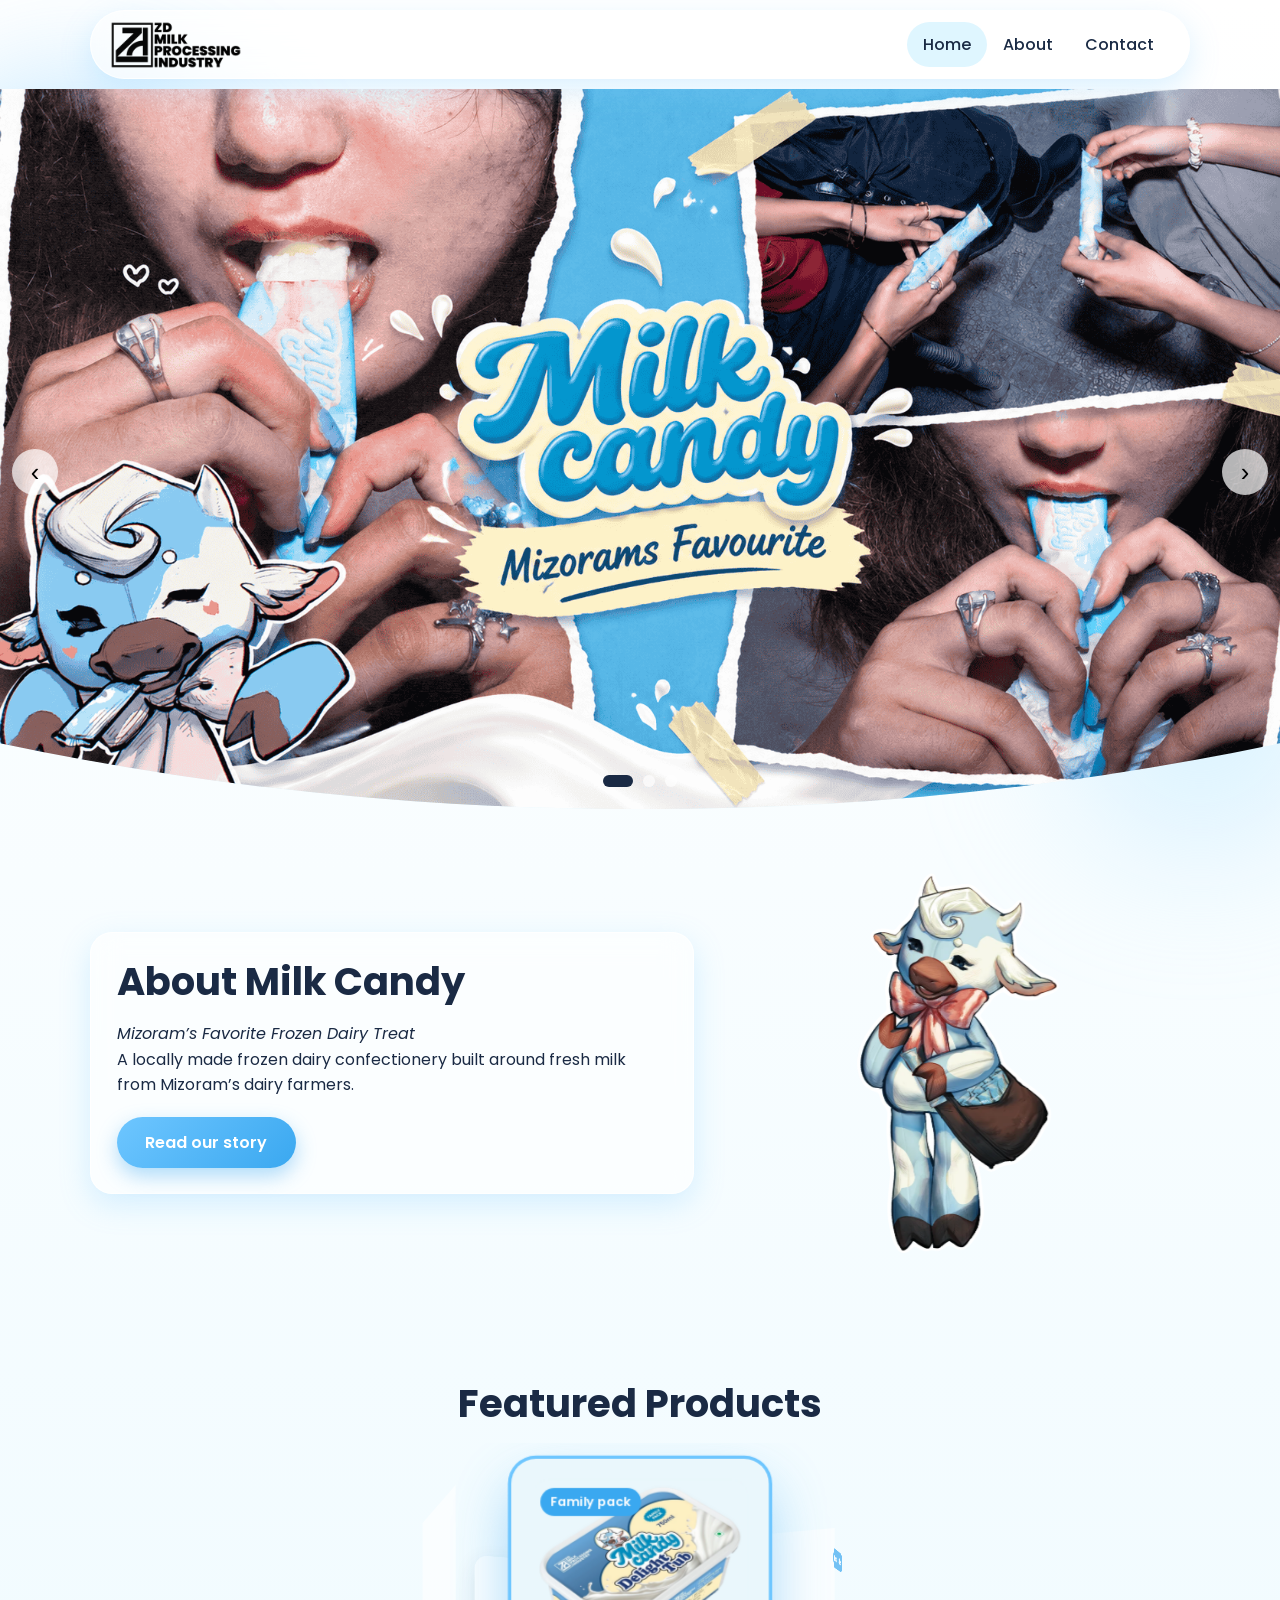
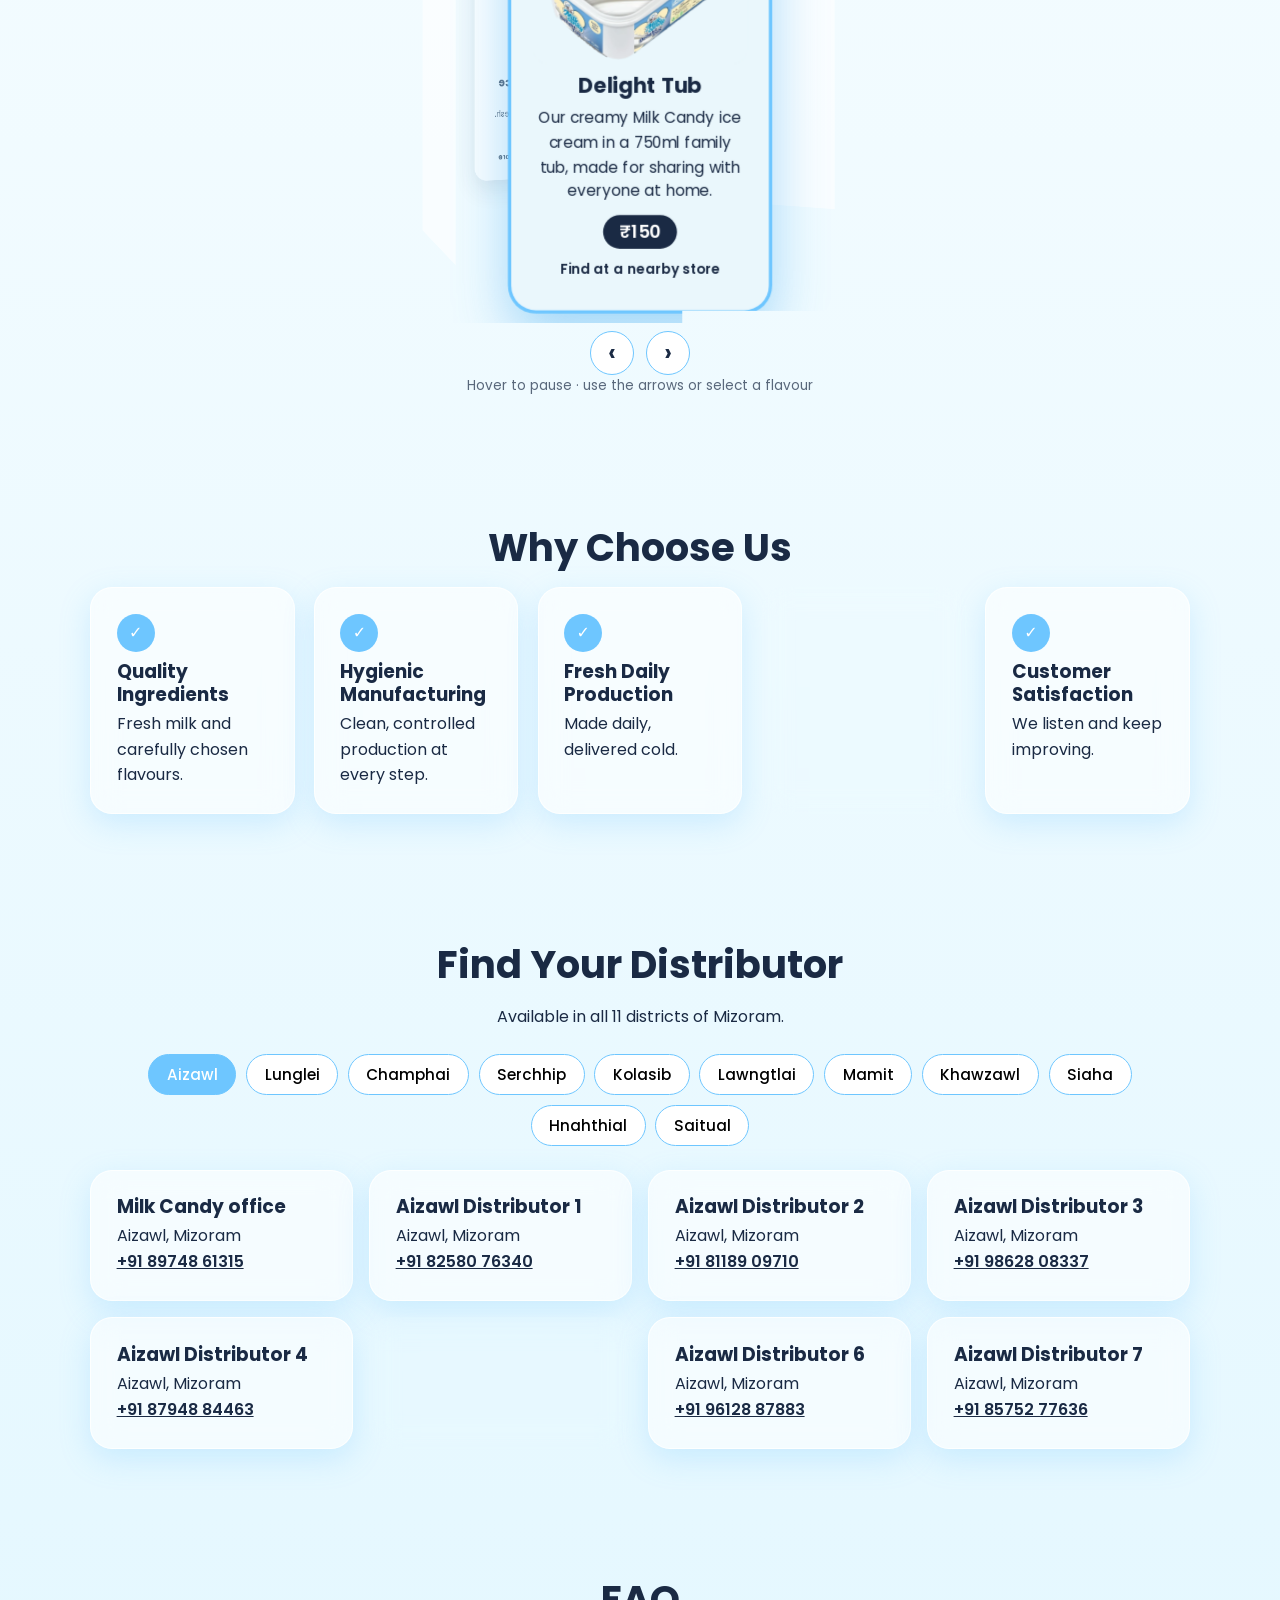
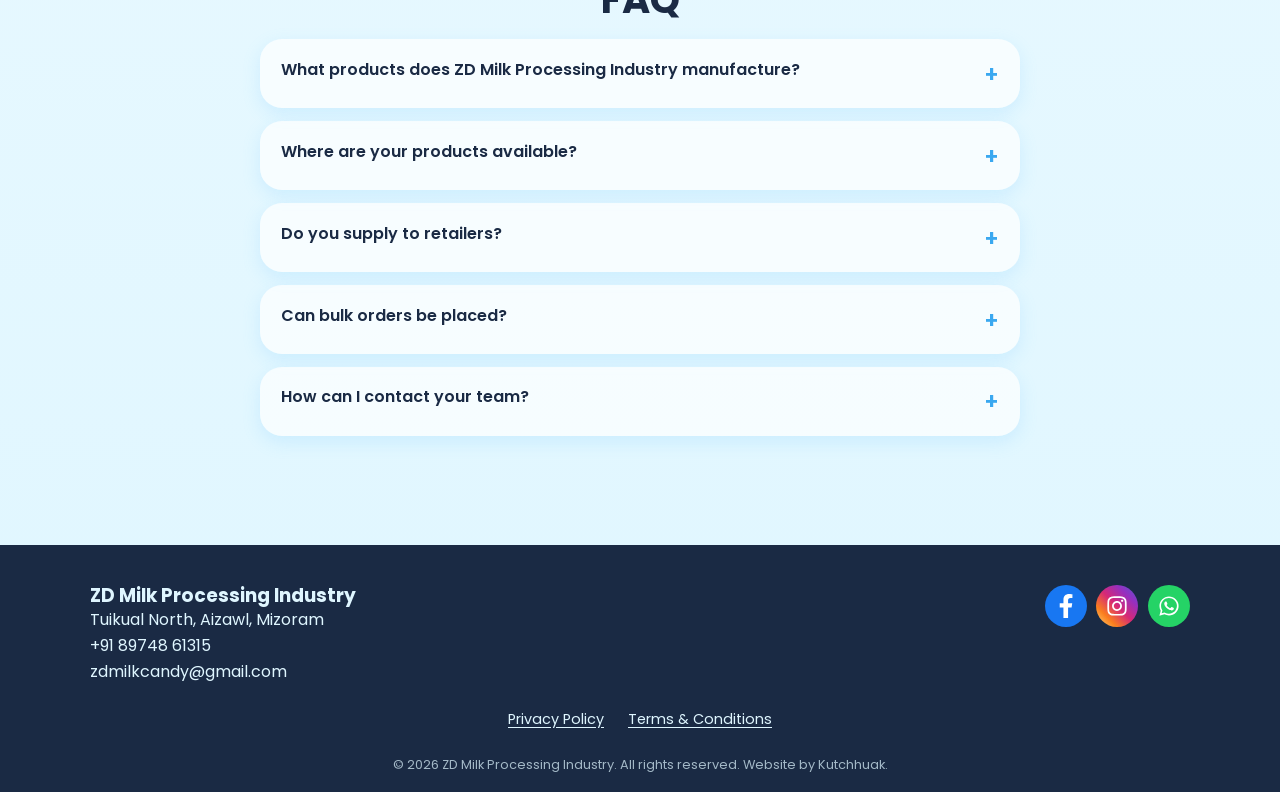
==== index.html @ 805394a9 "Add files via upload" ====
<!DOCTYPE html>
<html lang="en">
  <head>
    <meta charset="utf-8">
    <meta name="viewport" content="width=device-width, initial-scale=1">
    <title>Milk Candy Ice Cream in Mizoram | ZD Milk Processing Industry</title>
    <meta
      name="description"
      content="Discover Milk Candy ice cream, family tubs and classic flavours made by ZD Milk Processing Industry in Aizawl, Mizoram."
    >
    <meta name="robots" content="index, follow, max-image-preview:large">
    <link rel="canonical" href="https://zdmilk.in/">
    <meta property="og:type" content="website">
    <meta property="og:site_name" content="ZD Milk Processing Industry">
    <meta property="og:locale" content="en_IN">
    <meta property="og:title" content="Milk Candy Ice Cream in Mizoram | ZD Milk Processing Industry">
    <meta
      property="og:description"
      content="Discover Milk Candy ice cream, family tubs and classic flavours made by ZD Milk Processing Industry in Aizawl, Mizoram."
    >
    <meta property="og:url" content="https://zdmilk.in/">
    <meta property="og:image" content="https://zdmilk.in/image/og-image.jpg">
    <meta property="og:image:width" content="1200">
    <meta property="og:image:height" content="630">
    <meta property="og:image:alt" content="Milk Candy ice cream and family tub, made in Aizawl, Mizoram">
    <meta name="twitter:card" content="summary_large_image">
    <meta name="twitter:title" content="Milk Candy Ice Cream in Mizoram | ZD Milk Processing Industry">
    <meta
      name="twitter:description"
      content="Discover Milk Candy ice cream, family tubs and classic flavours made by ZD Milk Processing Industry in Aizawl, Mizoram."
    >
    <meta name="twitter:image" content="https://zdmilk.in/image/og-image.jpg">
    <link rel="icon" type="image/png" href="image/favicon.png">
    <link rel="apple-touch-icon" href="image/apple-touch-icon.png">
    <meta name="theme-color" content="#8CC8EC">
    <link rel="preconnect" href="https://fonts.googleapis.com">
    <link rel="preconnect" href="https://fonts.gstatic.com" crossorigin>
    <link
      href="https://fonts.googleapis.com/css2?family=Inter:wght@400;500;600&family=Plus+Jakarta+Sans:wght@400;500;600;700;800&family=Poppins:wght@400;500;600;700&display=swap"
      rel="stylesheet"
    >
    <link rel="stylesheet" href="style.css">
    <script type="application/ld+json">
      {
        "@context": "https://schema.org",
        "@graph": [
          {
            "@type": "LocalBusiness",
            "@id": "https://zdmilk.in/#business",
            "name": "ZD Milk Processing Industry",
            "description": "Ice cream manufacturer in Aizawl, Mizoram, and makers of Milk Candy ice cream.",
            "url": "https://zdmilk.in/",
            "logo": "https://zdmilk.in/image/logo.png",
            "image": "https://zdmilk.in/image/og-image.jpg",
            "telephone": "+918974861315",
            "email": "zdmilkcandy@gmail.com",
            "priceRange": "INR 10-150",
            "address": {
              "@type": "PostalAddress",
              "streetAddress": "Tuikual North",
              "addressLocality": "Aizawl",
              "addressRegion": "Mizoram",
              "addressCountry": "IN"
            },
            "areaServed": {
              "@type": "AdministrativeArea",
              "name": "Mizoram"
            },
            "openingHoursSpecification": [
              {
                "@type": "OpeningHoursSpecification",
                "dayOfWeek": [
                  "Monday",
                  "Tuesday",
                  "Wednesday",
                  "Thursday",
                  "Friday"
                ],
                "opens": "09:00",
                "closes": "18:00"
              }
            ]
          },
          {
            "@type": "ItemList",
            "name": "Milk Candy ice cream range",
            "itemListElement": [
              {
                "@type": "ListItem",
                "position": 1,
                "item": {
                  "@type": "Product",
                  "name": "Delight Tub",
                  "image": "https://zdmilk.in/image/tub.webp",
                  "description": "Milk Candy ice cream in a 750ml family tub.",
                  "brand": {
                    "@type": "Brand",
                    "name": "Milk Candy"
                  },
                  "offers": {
                    "@type": "Offer",
                    "price": "150",
                    "priceCurrency": "INR",
                    "url": "https://zdmilk.in/#products"
                  }
                }
              },
              {
                "@type": "ListItem",
                "position": 2,
                "item": {
                  "@type": "Product",
                  "name": "Milk Candy",
                  "image": "https://zdmilk.in/image/milk-candy.png",
                  "description": "Signature ice cream featuring milk candy pieces in a creamy vanilla base.",
                  "brand": {
                    "@type": "Brand",
                    "name": "Milk Candy"
                  },
                  "offers": {
                    "@type": "Offer",
                    "price": "20",
                    "priceCurrency": "INR",
                    "url": "https://zdmilk.in/#products"
                  }
                }
              },
              {
                "@type": "ListItem",
                "position": 3,
                "item": {
                  "@type": "Product",
                  "name": "Vanilla Ice Cream",
                  "image": "https://zdmilk.in/image/vanilla.jpg",
                  "description": "Smooth and creamy vanilla ice cream.",
                  "brand": {
                    "@type": "Brand",
                    "name": "Milk Candy"
                  },
                  "offers": {
                    "@type": "Offer",
                    "price": "10",
                    "priceCurrency": "INR",
                    "url": "https://zdmilk.in/#products"
                  }
                }
              },
              {
                "@type": "ListItem",
                "position": 4,
                "item": {
                  "@type": "Product",
                  "name": "Strawberry Ice Cream",
                  "image": "https://zdmilk.in/image/strawberry.jpg",
                  "description": "Sweet, fruity and fresh strawberry ice cream.",
                  "brand": {
                    "@type": "Brand",
                    "name": "Milk Candy"
                  },
                  "offers": {
                    "@type": "Offer",
                    "price": "10",
                    "priceCurrency": "INR",
                    "url": "https://zdmilk.in/#products"
                  }
                }
              },
              {
                "@type": "ListItem",
                "position": 5,
                "item": {
                  "@type": "Product",
                  "name": "Chocolate Ice Cream",
                  "image": "https://zdmilk.in/image/chocolate.jpg",
                  "description": "Rich cocoa in every bite.",
                  "brand": {
                    "@type": "Brand",
                    "name": "Milk Candy"
                  },
                  "offers": {
                    "@type": "Offer",
                    "price": "10",
                    "priceCurrency": "INR",
                    "url": "https://zdmilk.in/#products"
                  }
                }
              }
            ]
          }
        ]
      }
    </script>
  </head>
  <body data-page="home">
    <div class="blob b1"></div>
    <div class="blob b2"></div>

    <div id="loader">
      <img class="loading-mascot" src="image/mascot-full.webp" alt="ZD Milk mascot loading">
    </div>
    <div id="prog"></div>

    <header class="nav glass">
      <a class="logo" href="index.html">
        <img src="image/logo.png" alt="ZD Milk Processing Industry">
      </a>
      <button id="burger" aria-label="Menu">☰</button>
      <nav id="menu">
        <a href="index.html" data-p="home">Home</a>
        <a href="about.html" data-p="about">About</a>
        <a href="contact.html" data-p="contact">Contact</a>
      </nav>
    </header>

    <main>
      <section class="hero" id="hero" aria-label="Milk Candy banners">

         <div class="slide">
          <img
            data-src="image/mk.png"
            alt="Milk Candy, Mizoram's favourite"
          >
        </div>
        <div
          class="slide on"
        >
          <img
            data-src="image/vurbawm.png"
            alt="Milk Candy ice cream collection"
          >
        </div>
        <div class="slide slide-tub">
          <img
            data-src="image/dtub.png"
            alt="Milk Candy family tub"
          >
          <div class="slide-caption">
            <p class="slide-eyebrow">A Taste of Happiness</p>
            <h1>
              A Little<br>
              <span>More Delight</span><br>
              in Every Scoop.
            </h1>
            <h3>Freshness. Creaminess. Happiness.</h3>
            <p>
              Enjoy the irresistible taste of Milk Candy Delight Tub, crafted
              to bring a little extra sweetness to every moment shared with
              family and friends.
            </p>
            <div class="slide-actions">
              <a class="slide-primary" href="#products">Explore Our Products</a>
              <a class="slide-secondary" href="about.html">Learn More</a>
            </div>
          </div>
        </div>
       
        <button class="ar l" id="pv">‹</button>
        <button class="ar r" id="nx">›</button>
        <div class="dots" id="dots"></div>
      </section>

      <section class="sec wrap intro">
        <div class="card glass rv">
          <h2>About Milk Candy</h2>
          <p>
          <i>Mizoram’s Favorite Frozen Dairy Treat</i></br>
A locally made frozen dairy confectionery built around fresh
milk from Mizoram’s dairy farmers.
          </p>
          <a class="btn" href="about.html">Read our story</a>
        </div>
        <figure class="illus mascot rv" tabindex="0">
          <img src="image/mascot-full.webp" alt="Milk Candy mascot">
          <figcaption>Want some Milk Candy?</figcaption>
        </figure>
      </section>

      <section class="sec" id="products">
        <div class="wrap">
          <h2 class="ct rv">Featured Products</h2>
        </div>
        <div class="stage" id="stage"></div>
        <div class="carousel-controls" aria-label="Featured product controls">
          <button type="button" id="product-prev" aria-label="Rotate products left">‹</button>
          <button type="button" id="product-next" aria-label="Rotate products right">›</button>
        </div>
        <p class="ct hint">
          Hover to pause · use the arrows or select a flavour
        </p>
      </section>

      <section class="sec wrap">
        <h2 class="ct rv">Why Choose Us</h2>
        <div class="grid">
          <div class="card glass rv">
            <b>✓</b>
            <h3>Quality Ingredients</h3>
            <p>Fresh milk and carefully chosen flavours.</p>
          </div>
          <div class="card glass rv">
            <b>✓</b>
            <h3>Hygienic Manufacturing</h3>
            <p>Clean, controlled production at every step.</p>
          </div>
          <div class="card glass rv">
            <b>✓</b>
            <h3>Fresh Daily Production</h3>
            <p>Made daily, delivered cold.</p>
          </div>
          <div class="card glass rv">
            <b>✓</b>
            <h3>Trusted in Mizoram</h3>
            <p>Loved by families and shops across the state.</p>
          </div>
          <div class="card glass rv">
            <b>✓</b>
            <h3>Customer Satisfaction</h3>
            <p>We listen and keep improving.</p>
          </div>
        </div>
      </section>

      <section class="sec wrap" id="distributors">
        <h2 class="ct rv">Find Your Distributor</h2>
        <p class="ct">
          Available in all 11 districts of Mizoram.
        </p>
        <div class="chips" id="chips"></div>
        <div class="dlist" id="dlist"></div>
      </section>

      <section class="sec wrap narrow">
        <h2 class="ct rv">FAQ</h2>
        <div class="fq">
          <button>
            What products does ZD Milk Processing Industry manufacture?<i>+</i>
          </button>
          <div class="fa">
            <p>
              We manufacture ice cream in four signature flavours: Vanilla,
              Chocolate, Strawberry and our special Milk Candy flavour. 
            </p>
          </div>
        </div>
        <div class="fq">
          <button>Where are your products available?<i>+</i></button>
          <div class="fa">
            <p>
              Through our distributors across all 11 districts of Mizoram. See
              the distributor section above.
            </p>
          </div>
        </div>
        <div class="fq">
          <button>Do you supply to retailers?<i>+</i></button>
          <div class="fa">
            <p>
              Yes. Retail shops, cafes and restaurants can stock our ice cream
              through a nearby distributor or directly from us.
            </p>
          </div>
        </div>
        <div class="fq">
          <button>Can bulk orders be placed?<i>+</i></button>
          <div class="fa">
            <p>
              Yes. Contact us with your quantity and delivery location and we
              will confirm availability and pricing.
            </p>
          </div>
        </div>
        <div class="fq">
          <button>How can I contact your team?<i>+</i></button>
          <div class="fa">
            <p>
              Call +91 89748 61315, email  zdmilkcandy@gmail.com or use the form on
              our Contact page.
            </p>
          </div>
        </div>
      </section>
    </main>

    <footer>
      <div class="wrap fgrid">
        <div>
          <h3>ZD Milk Processing Industry</h3>
          <p>Tuikual North, Aizawl, Mizoram</p>
          <p>+91 89748 61315</p>
          <p>zdmilkcandy@gmail.com</p>
        </div>
        <div class="soc">
          <a href="https://www.facebook.com/profile.php?id=61593426112956" aria-label="Facebook">
            <svg viewBox="0 0 320 512" aria-hidden="true" focusable="false"><path d="M279.14 288l14.22-92.66h-88.91v-60.13c0-25.35 12.42-50.06 52.24-50.06H297V6.26S260.43 0 225.36 0C152.77 0 105.47 44 105.47 123.92v71.42H25.62V288h79.85v224h98.98V288z"/></svg>
          </a>
          <a href="https://www.instagram.com/milkcandy.mizoram?utm_source=ig_web_button_share_sheet&amp;psln=ZDNlZDc0MzIxNw==" aria-label="Instagram">
            <svg viewBox="0 0 448 512" aria-hidden="true" focusable="false"><path d="M224.1 141c-63.6 0-114.9 51.3-114.9 114.9s51.3 114.9 114.9 114.9S339 319.5 339 255.9 287.7 141 224.1 141zm0 189.6c-41.2 0-74.7-33.5-74.7-74.7s33.5-74.7 74.7-74.7 74.7 33.5 74.7 74.7-33.5 74.7-74.7 74.7zm146.4-194.3c0 14.9-12 26.9-26.9 26.9s-26.9-12-26.9-26.9 12-26.9 26.9-26.9 26.9 12 26.9 26.9zm76.1 27.2c-1.7-35.9-9.9-67.7-36.2-93.9s-58-34.4-93.9-36.2c-37-2.1-147.9-2.1-184.9 0-35.9 1.7-67.7 9.9-93.9 36.1S3.3 127.5 1.6 163.4c-2.1 37-2.1 147.9 0 184.9 1.7 35.9 9.9 67.7 36.2 93.9s58 34.4 93.9 36.2c37 2.1 147.9 2.1 184.9 0 35.9-1.7 67.7-9.9 93.9-36.2s34.4-58 36.2-93.9c2.1-37 2.1-147.8 0-184.8zM398.8 388c-7.8 19.6-22.9 34.7-42.6 42.6-29.5 11.7-99.5 9-132.1 9s-102.7 2.6-132.1-9c-19.6-7.8-34.7-22.9-42.6-42.6-11.7-29.5-9-99.5-9-132.1s-2.6-102.7 9-132.1c7.8-19.6 22.9-34.7 42.6-42.6 29.5-11.7 99.5-9 132.1-9s102.7-2.6 132.1 9c19.6 7.8 34.7 22.9 42.6 42.6 11.7 29.5 9 99.5 9 132.1s2.7 102.7-9 132.1z"/></svg>
          </a>
          <a href="https://wa.me/918974861315" aria-label="WhatsApp">
            <svg viewBox="0 0 448 512" aria-hidden="true" focusable="false"><path d="M380.9 97.1C339 55.1 283.2 32 223.9 32 101.5 32 1.9 131.5 1.9 253.9c0 39.1 10.2 77.3 29.6 111L0 480l117.7-30.9c32.4 17.7 68.9 27 106.1 27h.1c122.3 0 224.1-99.6 224.1-222 0-59.3-25-115-67.1-157zm-157 341.6c-33.3 0-65.9-8.9-94.4-25.7l-6.8-4-69.8 18.3 18.6-68-4.4-7c-18.5-29.4-28.2-63.4-28.2-98.4C39 151.1 121.1 69 222.1 69c49 0 95 19.1 129.6 53.7 34.6 34.6 56.9 80.6 56.8 129.6 0 101.1-84.5 186.4-185.6 186.4zm101.7-139.8c-5.5-2.8-32.6-16.1-37.6-17.9-5-1.9-8.7-2.8-12.4 2.8-3.7 5.5-14.2 17.9-17.4 21.6-3.2 3.7-6.4 4.2-11.9 1.4-32.4-16.2-53.6-28.9-75-65.5-5.7-9.8 5.7-9.1 16.2-30.3 1.8-3.7.9-6.9-.5-9.7-1.4-2.8-12.4-29.8-17-40.8-4.5-10.7-9.1-9.3-12.4-9.5-3.2-.2-6.9-.2-10.6-.2s-9.7 1.4-14.7 6.9c-5 5.5-19.3 18.9-19.3 46s19.8 53.4 22.5 57.1c2.8 3.7 38.9 59.4 94.2 83.3 35 15.1 48.7 16.4 66.2 13.8 10.6-1.6 32.6-13.3 37.2-26.2 4.6-12.9 4.6-23.9 3.2-26.2-1.4-2.3-5-3.7-10.6-6.5z"/></svg>
          </a>
        </div>
      </div>
      <nav class="legal-links" aria-label="Legal">
        <a href="privacy.html">Privacy Policy</a>
        <a href="terms.html">Terms &amp; Conditions</a>
      </nav>
      <p class="copy">© 2026 ZD Milk Processing Industry. All rights reserved. Website by Kutchhuak.</p>
    </footer>

    <button id="top" aria-label="Back to top">↑</button>
    <script src="main.js"></script>
  </body>
</html>
---- style.css ----
:root {
  --p: #6EC6FF;
  --s: #fff;
  --a: #DFF6FF;
  --t: #1A2A44;
  --r: 22px;
}

* {
  box-sizing: border-box;
  margin: 0;
}

html {
  scroll-behavior: smooth;
}

body {
  font-family: Poppins, system-ui, sans-serif;
  color: var(--t);
  background: linear-gradient(180deg, #fff, var(--a));
  line-height: 1.6;
  overflow-x: hidden;
}

h1,
h2,
h3 {
  line-height: 1.2;
}

h2 {
  font-size: clamp(1.6rem, 4vw, 2.4rem);
  margin-bottom: 1rem;
}

.wrap {
  width: min(1100px, 92%);
  margin: auto;
}

.narrow {
  width: min(760px, 92%);
}

.about-video {
  width: min(900px, 92%);
  display: grid;
  grid-template-columns: repeat(2, minmax(0, 1fr));
  gap: 1rem;
}

.about-video h2 {
  grid-column: 1 / -1;
}

.sec {
  padding: 4rem 0;
}

.ct {
  text-align: center;
}

.compliance-block {
  display: flex;
  align-items: center;
  gap: 1.25rem;
  margin: 0 auto 2rem;
  padding: 1rem 1.4rem;
  border: 1px solid rgba(255, 255, 255, .8);
  border-radius: var(--r);
  background: rgba(255, 255, 255, .55);
  box-shadow: 0 6px 18px rgba(110, 198, 255, .16);
}

.compliance-block img {
  display: block;
  flex: 0 0 auto;
  width: 117px;
  height: auto;
}

.compliance-copy h2 {
  margin-bottom: .35rem;
  font-size: 1.25rem;
}

.compliance-copy p {
  font-size: .95rem;
}

.video-frame {
  aspect-ratio: 16 / 9;
  overflow: hidden;
  border: 1px solid rgba(255, 255, 255, .8);
  border-radius: var(--r);
  box-shadow: 0 10px 30px rgba(110, 198, 255, .25);
}

.video-frame iframe {
  display: block;
  width: 100%;
  height: 100%;
  border: 0;
}

.video-fallback {
  position: relative;
  display: block;
  width: 100%;
  height: 100%;
  background: var(--t);
}

.video-fallback img {
  display: block;
  width: 100%;
  height: 100%;
  object-fit: cover;
}

.video-fallback span {
  position: absolute;
  left: 50%;
  bottom: 1rem;
  transform: translateX(-50%);
  padding: .5rem 1rem;
  border-radius: 99px;
  background: rgba(26, 42, 68, .85);
  color: #fff;
  font-size: .9rem;
  font-weight: 600;
  white-space: nowrap;
}

.glass {
  background: rgba(255, 255, 255, .55);
  backdrop-filter: blur(14px);
  -webkit-backdrop-filter: blur(14px);
  border: 1px solid rgba(255, 255, 255, .8);
  box-shadow: 0 10px 30px rgba(110, 198, 255, .25);
}

.card {
  border-radius: var(--r);
  padding: 1.6rem;
  transition: .35s;
}

.card:hover {
  transform: translateY(-6px);
}

.btn {
  display: inline-block;
  background: linear-gradient(135deg, var(--p), #3AA8F0);
  color: #fff;
  border: 0;
  border-radius: 99px;
  padding: .8rem 1.8rem;
  font: 600 1rem Poppins, sans-serif;
  text-decoration: none;
  cursor: pointer;
  transition: .3s;
  box-shadow: 0 8px 20px rgba(58, 168, 240, .4);
}

.btn:hover {
  transform: translateY(-3px);
}

.btn:focus-visible,
button:focus-visible,
a:focus-visible {
  outline: 3px solid var(--t);
  outline-offset: 3px;
}

.blob {
  position: fixed;
  z-index: -1;
  border-radius: 50%;
  filter: blur(70px);
  opacity: .5;
  animation: fl 12s ease-in-out infinite alternate;
}

.b1 {
  width: 320px;
  height: 320px;
  background: var(--p);
  top: 10%;
  left: -80px;
}

.b2 {
  width: 280px;
  height: 280px;
  background: #BFE9FF;
  bottom: 5%;
  right: -60px;
  animation-delay: -5s;
}

@keyframes fl {
  to {
    transform: translate(40px, 60px) scale(1.15);
  }
}

#loader {
  position: fixed;
  inset: 0;
  background: #fff;
  z-index: 99;
  display: grid;
  place-items: center;
  transition: opacity .3s;
}

#loader.off {
  opacity: 0;
  pointer-events: none;
}

.loading-mascot {
  display: block;
  width: 60px;
  height: 168px;
  object-fit: contain;
  animation: bob 1s infinite alternate;
}

@keyframes bob {
  to {
    transform: translateY(-12px);
  }
}

#prog {
  position: fixed;
  top: 0;
  left: 0;
  height: 4px;
  width: 0;
  background: linear-gradient(90deg, var(--p), #3AA8F0);
  z-index: 60;
}

.nav {
  position: relative;
  width: min(1100px, 94%);
  margin: 10px auto;
  border-radius: 99px;
  padding: .6rem 1.2rem;
  display: flex;
  justify-content: space-between;
  align-items: center;
  z-index: 50;
}

.logo {
  display: inline-flex;
  align-items: center;
  text-decoration: none;
}

.logo img {
  display: block;
  width: 132px;
  height: auto;
}

#menu {
  display: none;
  position: absolute;
  top: 110%;
  left: 0;
  right: 0;
  background: #fff;
  border-radius: var(--r);
  padding: 1rem;
  flex-direction: column;
  box-shadow: 0 10px 30px rgba(0, 0, 0, .1);
}

#menu.open {
  display: flex;
}

#menu a {
  color: var(--t);
  text-decoration: none;
  padding: .6rem 1rem;
  border-radius: 99px;
  font-weight: 500;
}

#menu a.act,
#menu a:hover {
  background: var(--a);
}

#burger {
  background: none;
  border: 0;
  font-size: 1.5rem;
  cursor: pointer;
}

@media (min-width: 760px) {
  #burger {
    display: none;
  }

  #menu {
    display: flex;
    position: static;
    flex-direction: row;
    background: none;
    box-shadow: none;
    padding: 0;
  }
}

.hero {
  position: relative;
  width: 100%;
  aspect-ratio: 16 / 9;
  background: #DFF6FF;
  overflow: hidden;
  clip-path: ellipse(150% 160% at 50% -60%);
}

@media (max-width: 759px) {
  .hero {
    display: none;
  }
}

.slide {
  position: absolute;
  inset: 0;
  opacity: 0;
  transform: translateX(40px);
  transition: opacity .9s, transform .9s;
}

.slide img {
  display: block;
  width: 100%;
  height: 100%;
  object-fit: contain;
  object-position: center;
}

.slide-caption {
  position: absolute;
  top: 50%;
  left: clamp(1.5rem, 5vw, 5rem);
  z-index: 1;
  width: min(40%, 540px);
  margin: 0;
  color: #12365A;
  transform: translateY(-50%);
}

.slide-eyebrow {
  display: inline-block;
  margin-bottom: .85rem;
  padding: .35rem .75rem;
  border: 1px solid rgba(22, 139, 203, .15);
  border-radius: 999px;
  background: #E5F5FC;
  color: #176F9E;
  font-family: Inter, sans-serif;
  font-size: .72rem;
  font-weight: 600;
  letter-spacing: .12em;
  line-height: 1.3;
  text-transform: uppercase;
}

.slide-caption h1 {
  margin-bottom: .85rem;
  font-family: "Plus Jakarta Sans", sans-serif;
  font-size: clamp(3.2rem, 5vw, 4.25rem);
  font-weight: 800;
  letter-spacing: -.055em;
  line-height: 1.06;
}

.slide-caption h1 span {
  position: relative;
  color: #168BCB;
}

.slide-caption h3 {
  margin-bottom: .45rem;
  color: #176F9E;
  font-family: "Plus Jakarta Sans", sans-serif;
  font-size: clamp(.95rem, 1.4vw, 1.15rem);
  font-weight: 600;
  line-height: 1.3;
}

.slide-caption > p:not(.slide-eyebrow) {
  max-width: 440px;
  color: #50677D;
  font-family: Inter, sans-serif;
  font-size: clamp(.9rem, 1.25vw, 1.1rem);
  font-weight: 400;
  line-height: 1.6;
}

.slide-actions {
  display: flex;
  flex-wrap: wrap;
  align-items: center;
  gap: 1.1rem;
  margin-top: 1.2rem;
  font-family: Inter, sans-serif;
  font-size: .9rem;
  font-weight: 600;
}

.slide-primary {
  display: inline-flex;
  min-height: 46px;
  align-items: center;
  justify-content: center;
  padding: .7rem 1.2rem;
  border-radius: 999px;
  background: #168BCB;
  box-shadow: 0 7px 16px rgba(22, 139, 203, .2);
  color: #fff;
  text-decoration: none;
  transition: background .2s, transform .2s, box-shadow .2s;
}

.slide-primary:hover {
  transform: translateY(-2px);
  background: #1179B2;
  box-shadow: 0 10px 20px rgba(22, 139, 203, .25);
}

.slide-secondary {
  padding: .45rem 0;
  color: #12365A;
  text-decoration: underline;
  text-decoration-color: #8BD5F3;
  text-decoration-thickness: 2px;
  text-underline-offset: 4px;
}

.slide-secondary:hover {
  color: #168BCB;
}

.slide-actions a:focus-visible {
  outline: 3px solid #12365A;
  outline-offset: 3px;
}

@media (min-width: 760px) and (max-width: 1000px) {
  .slide-caption {
    left: 1.5rem;
    width: 43%;
  }

  .slide-caption h1 {
    font-size: clamp(2.2rem, 4.2vw, 3.2rem);
  }

  .slide-caption > p:not(.slide-eyebrow) {
    font-size: .85rem;
  }

  .slide-actions {
    gap: .75rem;
    margin-top: .8rem;
    font-size: .82rem;
  }

  .slide-primary {
    min-height: 40px;
    padding: .55rem .9rem;
  }
}

@media (min-width: 760px) and (max-width: 900px) {
  .slide-caption {
    left: 1rem;
    width: 40%;
  }

  .slide-caption h1 {
    font-size: clamp(1.9rem, 3.8vw, 2.2rem);
  }
}

.slide.on {
  opacity: 1;
  transform: none;
  z-index: 1;
}

@keyframes flt {
  to {
    transform: translateY(-16px) rotate(3deg);
  }
}

.ar {
  position: absolute;
  top: 50%;
  z-index: 5;
  width: 46px;
  height: 46px;
  border-radius: 50%;
  border: 0;
  background: rgba(255, 255, 255, .7);
  font-size: 1.6rem;
  cursor: pointer;
}

.ar.l {
  left: 12px;
}

.ar.r {
  right: 12px;
}

.dots {
  position: absolute;
  bottom: 22px;
  left: 50%;
  transform: translateX(-50%);
  z-index: 5;
  display: flex;
  gap: 10px;
}

.dots button {
  width: 12px;
  height: 12px;
  border-radius: 50%;
  border: 0;
  background: rgba(255, 255, 255, .7);
  cursor: pointer;
  transition: .3s;
}

.dots button.on {
  background: var(--t);
  width: 30px;
  border-radius: 99px;
}

.intro {
  display: grid;
  gap: 2rem;
  align-items: center;
}

@media (min-width: 800px) {
  .intro {
    grid-template-columns: 1.3fr 1fr;
  }
}

.intro p {
  margin-bottom: 1.2rem;
}

.illus {
  display: grid;
  place-items: center;
}

.mascot {
  position: relative;
  cursor: pointer;
  outline: none;
}

.mascot img {
  display: block;
  width: min(300px, 68vw);
  max-height: 380px;
  object-fit: contain;
  animation: mascot-float 3s ease-in-out infinite;
  transform-origin: bottom center;
}

.mascot figcaption {
  position: absolute;
  top: 8%;
  right: clamp(-48px, -3vw, -12px);
  padding: .65rem 1rem;
  border-radius: 18px;
  background: #fff;
  color: var(--t);
  box-shadow: 0 8px 24px rgba(26, 42, 68, .18);
  font-weight: 600;
  white-space: nowrap;
  opacity: 0;
  transform: translateY(8px) scale(.95);
  transition: opacity .25s, transform .25s;
  pointer-events: none;
}

.mascot figcaption::before {
  content: "";
  position: absolute;
  top: 50%;
  left: -10px;
  transform: translateY(-50%);
  border-top: 9px solid transparent;
  border-bottom: 9px solid transparent;
  border-right: 11px solid #fff;
}

@media (max-width: 600px) {
  .mascot figcaption {
    top: 5%;
    right: -20px;
    padding: .4rem .65rem;
    font-size: .75rem;
  }

  .mascot figcaption::before {
    left: -7px;
    border-top-width: 6px;
    border-bottom-width: 6px;
    border-right-width: 8px;
  }
}

.mascot:hover figcaption,
.mascot:focus-visible figcaption {
  opacity: 1;
  transform: translateY(0) scale(1);
}

.mascot:hover img,
.mascot:focus-visible img {
  animation: mascot-greet .6s ease-in-out infinite alternate;
}

@keyframes mascot-float {
  50% {
    transform: translateY(-8px);
  }
}

@keyframes mascot-greet {
  to {
    transform: translateY(-10px) rotate(3deg) scale(1.03);
  }
}

.stage {
  height: 480px;
  perspective: 1100px;
  overflow: hidden;
  margin-top: 1rem;
}

.carousel-controls {
  display: flex;
  justify-content: center;
  gap: .75rem;
  margin-top: .5rem;
}

.carousel-controls button {
  width: 2.75rem;
  height: 2.75rem;
  border: 1px solid var(--p);
  border-radius: 50%;
  background: #fff;
  color: var(--t);
  font: 600 1.6rem/1 Poppins, sans-serif;
  cursor: pointer;
  transition: background .2s, color .2s;
}

.carousel-controls button:hover,
.carousel-controls button:focus-visible {
  background: var(--p);
  color: #fff;
}

.ring {
  position: relative;
  width: 230px;
  height: 100%;
  margin: 0 auto;
  transform-style: preserve-3d;
  transition: transform 1s cubic-bezier(.6, .05, .2, 1);
}

.pc {
  position: absolute;
  top: 40px;
  left: 0;
  width: 230px;
  padding: 1.2rem;
  border-radius: var(--r);
  text-align: center;
  transition: transform 1s, opacity 1s;
  cursor: pointer;
  background: rgba(255, 255, 255, .85);
  box-shadow: 0 14px 34px rgba(26, 42, 68, .15);
}

.pc-featured {
  background: #EAF7FC;
}

.product-image {
  position: relative;
  display: grid;
  place-items: center;
  height: 165px;
  margin-bottom: .5rem;
  border-radius: calc(var(--r) - 8px);
  overflow: hidden;
}

.pc-featured .product-image {
  background: #EAF7FC;
}

.product-image img {
  display: block;
  width: 100%;
  height: 100%;
  padding: .35rem;
  object-fit: contain;
  object-position: center;
}

.product-tag {
  position: absolute;
  top: .45rem;
  left: .45rem;
  padding: .2rem .55rem;
  border-radius: 99px;
  background: #3AA8F0;
  color: #fff;
  font-size: .7rem;
  font-weight: 600;
}

.pc h3 {
  margin: .4rem 0;
}

.pc p {
  font-size: .85rem;
  margin-bottom: .6rem;
}

.pc .btn {
  padding: .5rem 1.2rem;
  font-size: .85rem;
}

.price {
  display: inline-block;
  background: var(--t);
  color: #fff;
  border-radius: 99px;
  padding: .15rem .9rem;
  font-weight: 600;
  margin-bottom: .6rem;
}

.product-availability {
  margin: 0;
  font-size: .75rem !important;
  font-weight: 600;
  line-height: 1.35;
}

.pc.front {
  box-shadow: 0 0 0 3px var(--p), 0 24px 50px rgba(58, 168, 240, .45);
}

.hint {
  font-size: .85rem;
  opacity: .7;
}

.grid,
.info {
  display: grid;
  gap: 1.2rem;
  grid-template-columns: repeat(auto-fit, minmax(200px, 1fr));
}

.contact-info {
  margin-top: 1.2rem;
}

.grid2 {
  display: grid;
  gap: 1.2rem;
  grid-template-columns: repeat(auto-fit, minmax(280px, 1fr));
}

.grid2 .card h2 {
  font-size: clamp(1.35rem, 3vw, 1.8rem);
}

.card b {
  display: grid;
  place-items: center;
  width: 38px;
  height: 38px;
  border-radius: 50%;
  background: var(--p);
  color: #fff;
  margin-bottom: .6rem;
}

.card h3 {
  margin-bottom: .3rem;
}

.chips {
  display: flex;
  flex-wrap: wrap;
  gap: .6rem;
  justify-content: center;
  margin: 1.5rem 0;
}

.chips button {
  border: 1px solid var(--p);
  background: #fff;
  border-radius: 99px;
  padding: .5rem 1.1rem;
  font: 500 .95rem Poppins;
  cursor: pointer;
  transition: .3s;
}

.chips button.on,
.chips button:hover {
  background: var(--p);
  color: #fff;
}

.dlist {
  display: grid;
  gap: 1rem;
  grid-template-columns: repeat(auto-fit, minmax(240px, 1fr));
}

.dlist .card {
  animation: in .5s both;
}

@keyframes in {
  from {
    opacity: 0;
    transform: translateY(14px);
  }
}

.dlist a {
  color: var(--t);
  font-weight: 600;
}

.fq {
  background: rgba(255, 255, 255, .7);
  border-radius: var(--r);
  margin-bottom: .8rem;
  box-shadow: 0 6px 18px rgba(110, 198, 255, .2);
  overflow: hidden;
}

.fq button {
  width: 100%;
  display: flex;
  justify-content: space-between;
  gap: 1rem;
  text-align: left;
  background: none;
  border: 0;
  padding: 1.1rem 1.3rem;
  font: 600 1rem Poppins;
  color: var(--t);
  cursor: pointer;
}

.fq i {
  font-style: normal;
  transition: .3s;
  color: #3AA8F0;
  font-size: 1.4rem;
}

.fq.open i {
  transform: rotate(45deg);
}

.fa {
  max-height: 0;
  overflow: hidden;
  transition: max-height .45s ease;
}

.fa p {
  padding: 0 1.3rem 1.2rem;
}

.phero {
  position: relative;
  isolation: isolate;
  display: flex;
  min-height: 340px;
  align-items: center;
  overflow: hidden;
  padding: 5rem 0;
  color: #fff;
  background:
    radial-gradient(ellipse at 82% 18%, rgba(166, 229, 255, .42), transparent 34%),
    linear-gradient(115deg, #176aa8 0%, #278bc5 52%, #55b9e8 100%);
}

.phero .wrap {
  position: relative;
  z-index: 1;
}

.phero-kicker {
  display: inline-block;
  margin-bottom: .9rem;
  padding: .35rem .85rem;
  border: 1px solid rgba(255, 255, 255, .55);
  border-radius: 99px;
  background: rgba(255, 255, 255, .14);
  color: #fff;
  font-size: .78rem;
  font-weight: 600;
  letter-spacing: .14em;
  text-transform: uppercase;
}

.phero h1 {
  max-width: 720px;
  font-size: clamp(2.2rem, 5vw, 3.8rem);
  text-wrap: balance;
  text-shadow: 0 3px 20px rgba(13, 61, 99, .2);
}

.phero p {
  margin-top: .8rem;
  color: rgba(255, 255, 255, .9);
  font-size: clamp(1rem, 2vw, 1.2rem);
}

@media (max-width: 600px) {
  .phero {
    min-height: 320px;
    padding: 4.5rem 0;
  }
}

.plx {
  background: linear-gradient(rgba(26, 42, 68, .55), rgba(110, 198, 255, .55)),
    radial-gradient(circle at 30% 30%, #8AD3FF, #3AA8F0);
  background-attachment: fixed;
  background-size: cover;
  color: #fff;
  padding: 5rem 0;
}

.stats {
  display: grid;
  gap: 2rem;
  grid-template-columns: repeat(auto-fit, minmax(150px, 1fr));
  text-align: center;
}

.stats b {
  display: block;
  font-size: 3rem;
}

.tl {
  border-left: 3px solid var(--p);
  padding-left: 1.5rem;
  display: grid;
  gap: 1.5rem;
}

.tl b {
  color: #3AA8F0;
  font-size: 1.2rem;
}

form {
  display: grid;
  gap: 1rem;
}

label {
  display: grid;
  gap: .3rem;
  font-weight: 500;
  font-size: .9rem;
}

input,
textarea,
select {
  font: inherit;
  padding: .8rem 1rem;
  border-radius: 14px;
  border: 1px solid #BFE9FF;
  background: #fff;
  color: var(--t);
}

input:focus,
textarea:focus,
select:focus {
  outline: 3px solid var(--p);
}

#msg.ok {
  color: #1a7f4b;
}

#msg.err {
  color: #c0392b;
}

.btn:disabled {
  opacity: .6;
  cursor: wait;
}

.map {
  width: 100%;
  height: 380px;
  border: 0;
  border-radius: var(--r);
  box-shadow: 0 10px 30px rgba(110, 198, 255, .3);
}

.cta {
  text-align: center;
  background: linear-gradient(135deg, var(--a), var(--p));
}

.pulse {
  animation: pl 2s infinite;
}

@keyframes pl {
  50% {
    box-shadow: 0 0 0 14px rgba(110, 198, 255, .3);
  }
}

footer {
  background: var(--t);
  color: #DFF6FF;
  padding: 2.5rem 0 1rem;
  margin-top: 2rem;
}

.fgrid {
  display: flex;
  flex-wrap: wrap;
  gap: 1.5rem;
  justify-content: space-between;
}

.soc {
  display: flex;
  gap: .6rem;
}

.soc a {
  width: 42px;
  height: 42px;
  display: grid;
  place-items: center;
  border-radius: 50%;
  color: #fff;
  text-decoration: none;
  transition: .3s;
}

.soc a[aria-label="Facebook"] {
  background: #1877F2;
}

.soc a[aria-label="Instagram"] {
  background: linear-gradient(45deg, #FEDA75, #FA7E1E, #D62976, #962FBF, #4F5BD5);
}

.soc a[aria-label="WhatsApp"] {
  background: #25D366;
}

.soc svg {
  display: block;
  width: 22px;
  height: 22px;
  fill: currentColor;
}

.soc a[aria-label="Facebook"] svg {
  height: 24px;
}

.soc a:hover {
  transform: translateY(-4px);
}

.copy {
  text-align: center;
  font-size: .8rem;
  margin-top: 1.5rem;
  opacity: .7;
}

.legal-links {
  display: flex;
  justify-content: center;
  flex-wrap: wrap;
  gap: 1rem 1.5rem;
  margin: 1.5rem auto 0;
  padding: 0 1rem;
  font-size: .9rem;
}

.legal-links a,
.form-privacy-note a {
  color: inherit;
  text-underline-offset: .2em;
}

.legal-content {
  display: grid;
  gap: 1rem;
  padding-top: 2rem;
}

.legal-updated {
  margin-bottom: .25rem;
  font-size: .9rem;
  opacity: .75;
}

.legal-section {
  padding: clamp(1.25rem, 3vw, 2rem);
  border-radius: var(--r);
}

.legal-section h2 {
  margin-bottom: .6rem;
  font-size: clamp(1.2rem, 3vw, 1.5rem);
}

.legal-section p {
  line-height: 1.8;
}

.legal-section a {
  color: #176aa8;
}

.form-privacy-note {
  margin: .25rem 0 1rem;
  font-size: .85rem;
}

.form-privacy-note a {
  color: #176aa8;
}

#top {
  position: fixed;
  right: 18px;
  bottom: 18px;
  width: 46px;
  height: 46px;
  border-radius: 50%;
  border: 0;
  background: var(--p);
  color: #fff;
  font-size: 1.3rem;
  cursor: pointer;
  opacity: 0;
  pointer-events: none;
  transition: .3s;
  z-index: 40;
}

#top.show {
  opacity: 1;
  pointer-events: auto;
}

.rv {
  opacity: 0;
  transform: translateY(24px);
  transition: .8s;
}

.rv.in {
  opacity: 1;
  transform: none;
}

@media (prefers-reduced-motion: reduce) {
  * {
    animation: none !important;
    transition: none !important;
  }

  .rv {
    opacity: 1;
    transform: none;
  }
}
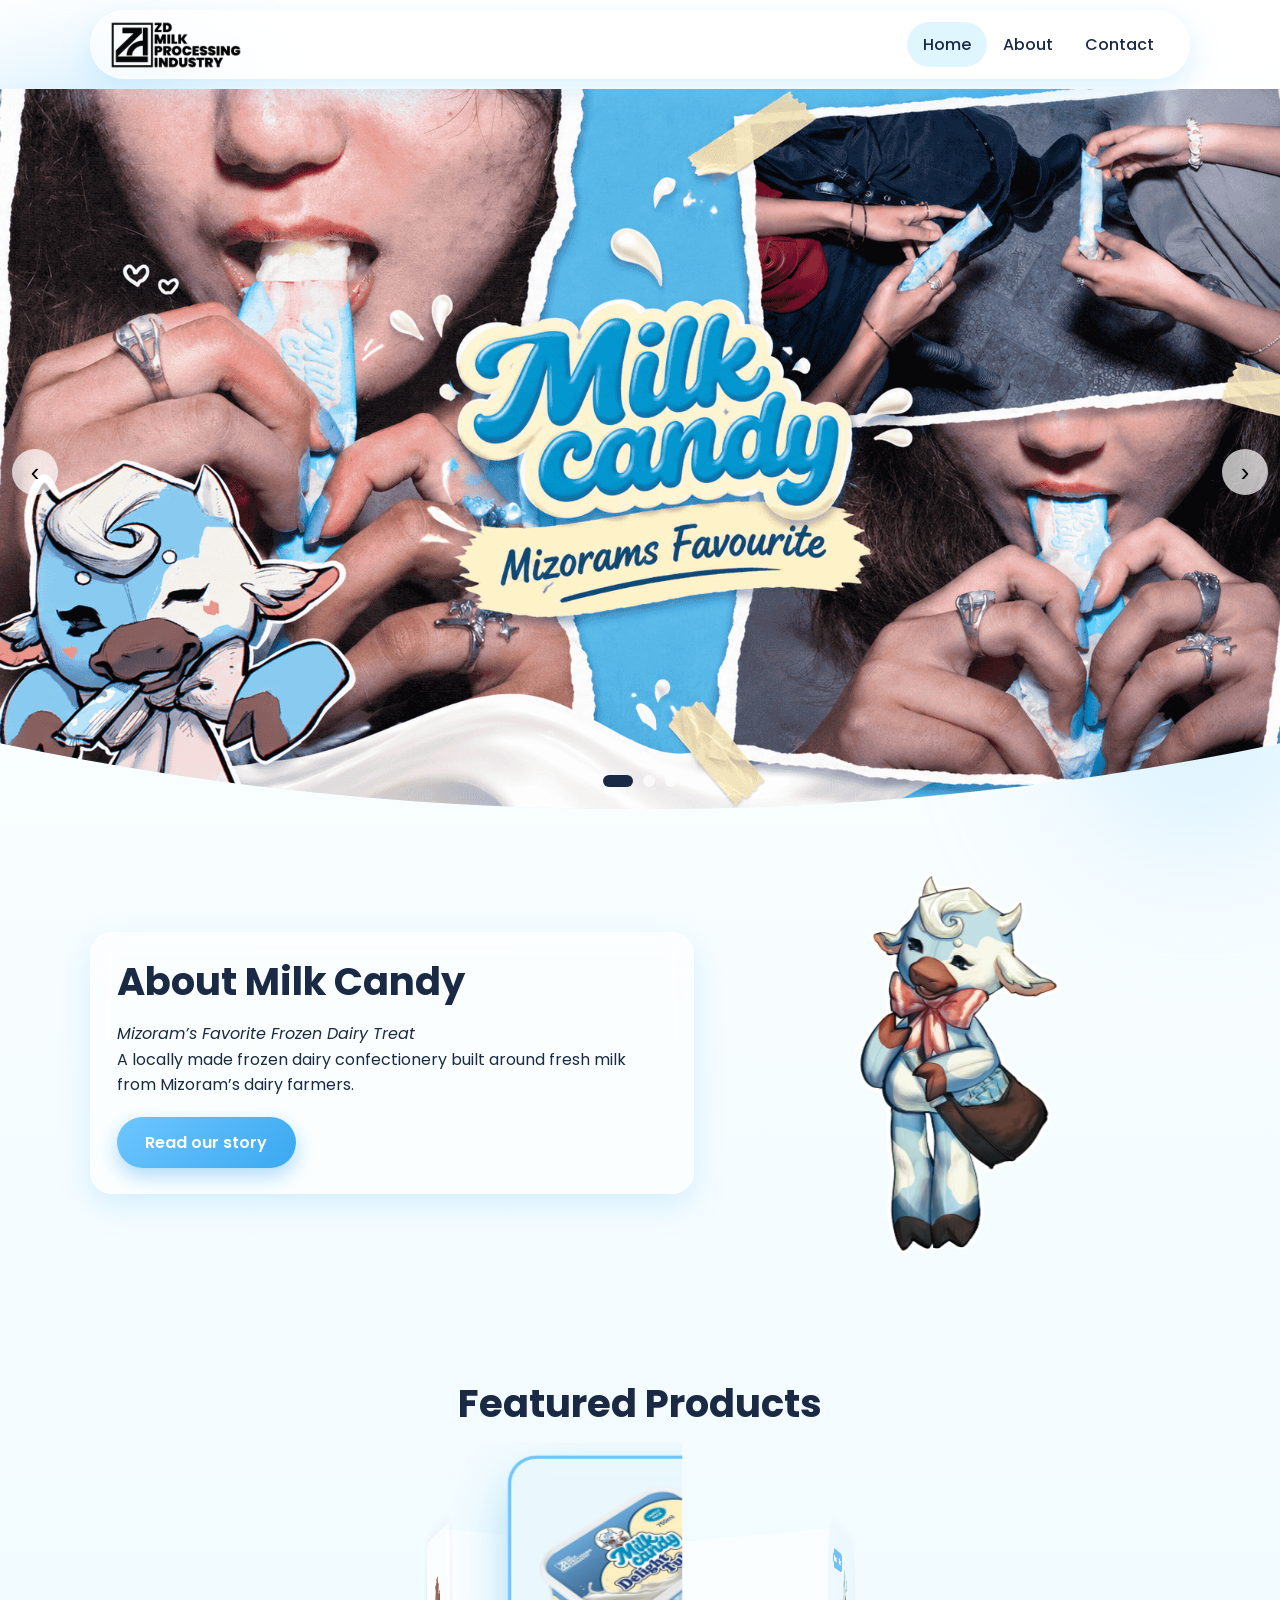
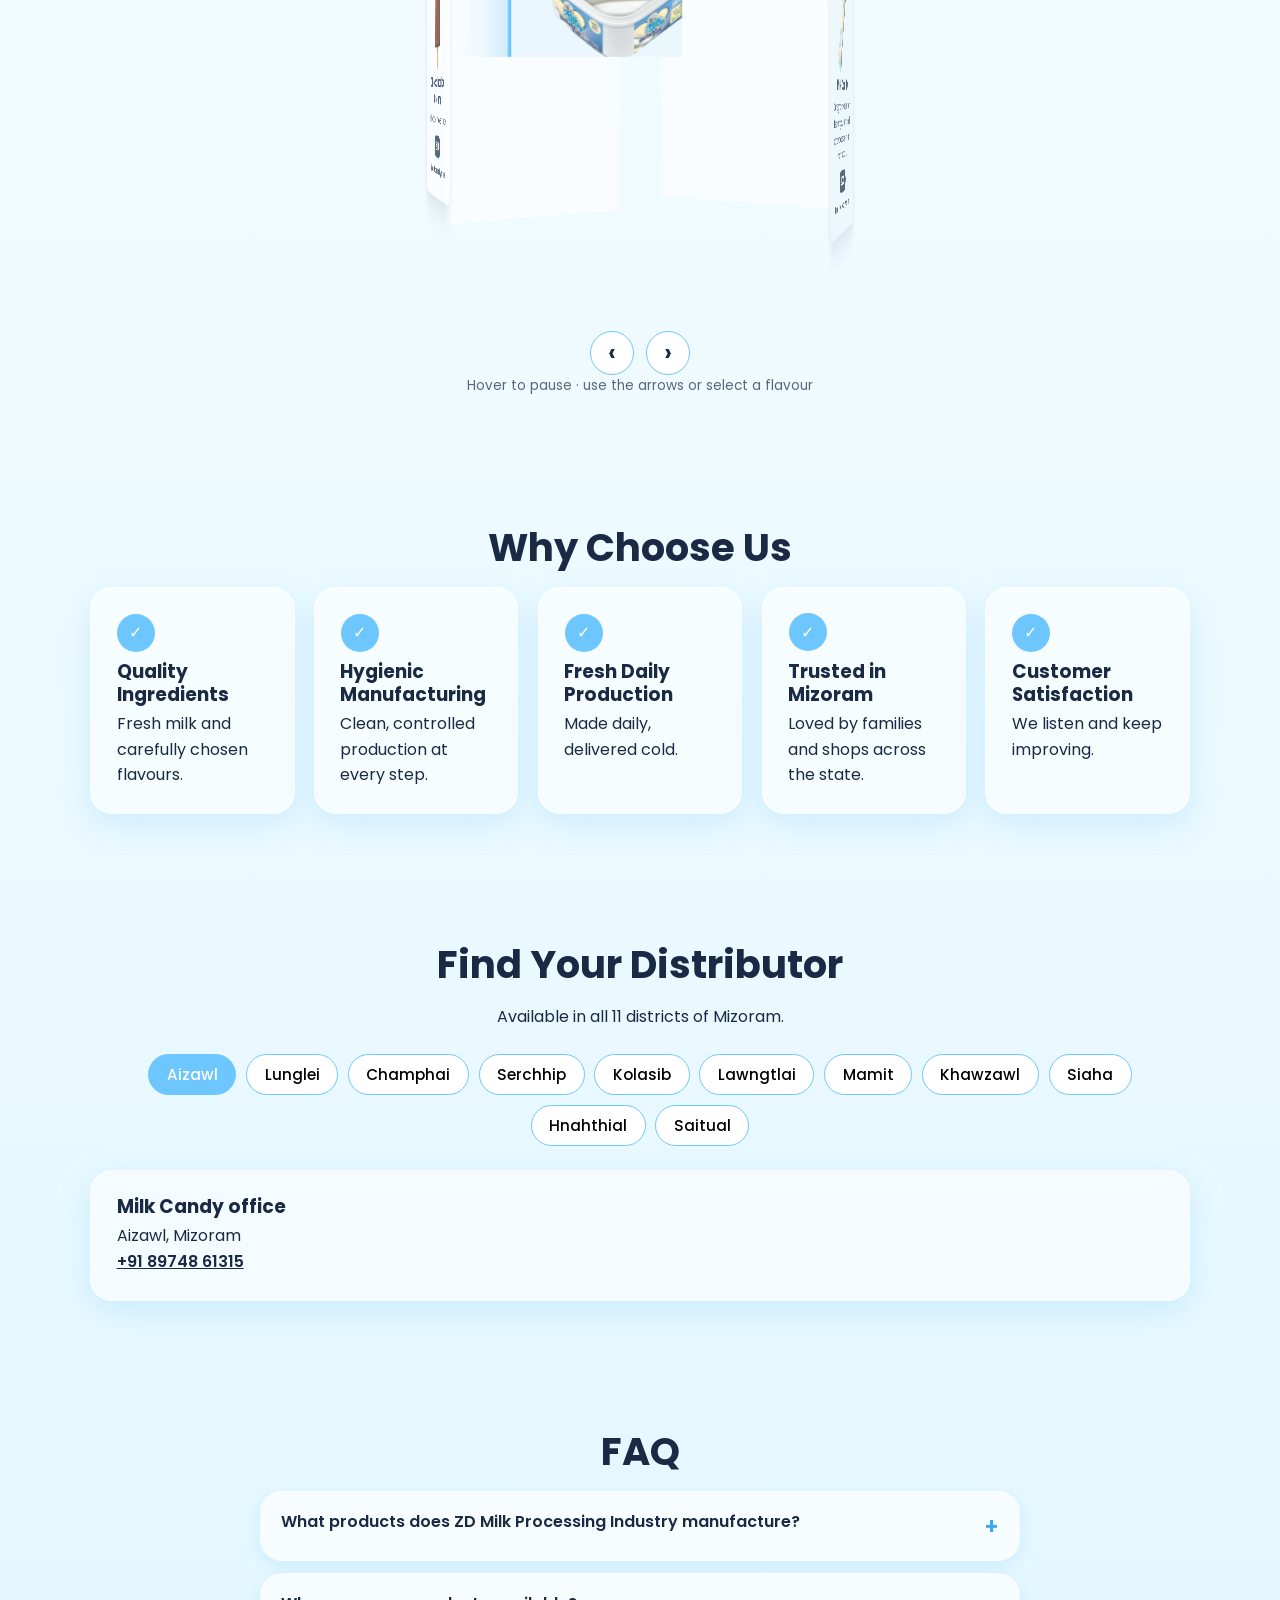
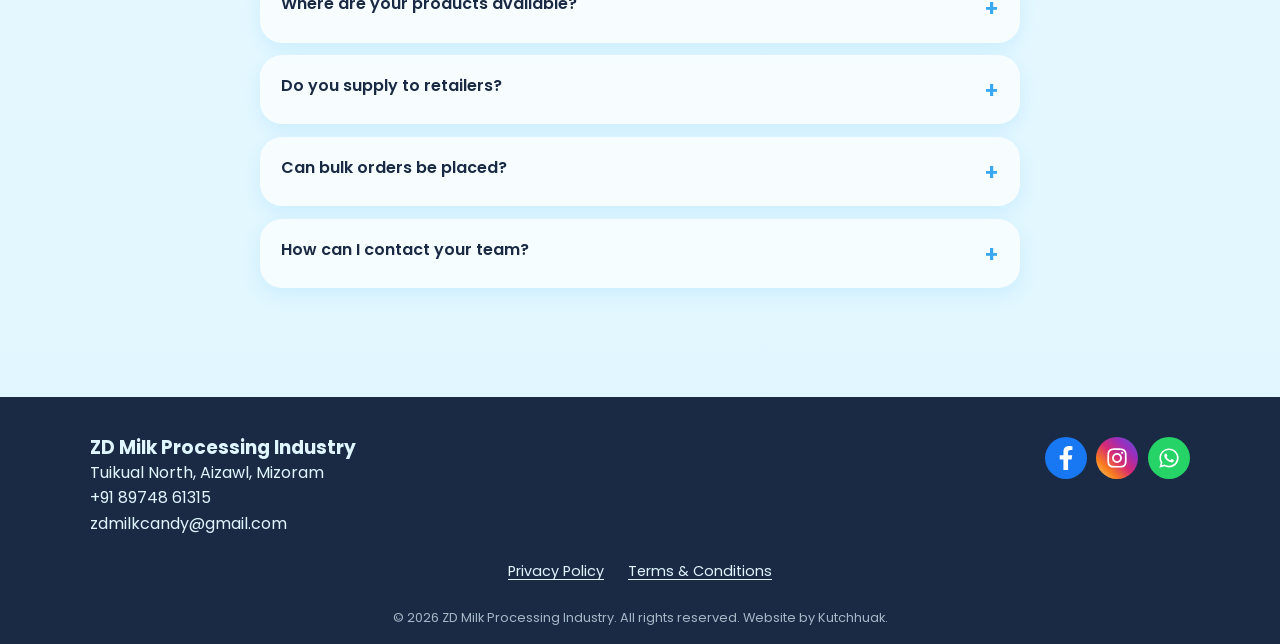
==== commit da5da743: "Add files via upload" ====
--- a/index.html
+++ b/index.html
@@ -19,17 +19,17 @@
       content="Discover Milk Candy ice cream, family tubs and classic flavours made by ZD Milk Processing Industry in Aizawl, Mizoram."
     >
     <meta property="og:url" content="https://zdmilk.in/">
-    <meta property="og:image" content="https://zdmilk.in/image/og-image.jpg">
+    <meta property="og:image" content="https://zdmilk.in/image/mk.png">
     <meta property="og:image:width" content="1200">
     <meta property="og:image:height" content="630">
-    <meta property="og:image:alt" content="Milk Candy ice cream and family tub, made in Aizawl, Mizoram">
+    <meta property="og:image:alt" content="ZD Milk Processing Industry product image">
     <meta name="twitter:card" content="summary_large_image">
     <meta name="twitter:title" content="Milk Candy Ice Cream in Mizoram | ZD Milk Processing Industry">
     <meta
       name="twitter:description"
       content="Discover Milk Candy ice cream, family tubs and classic flavours made by ZD Milk Processing Industry in Aizawl, Mizoram."
     >
-    <meta name="twitter:image" content="https://zdmilk.in/image/og-image.jpg">
+    <meta name="twitter:image" content="https://zdmilk.in/image/mk.png">
     <link rel="icon" type="image/png" href="image/favicon.png">
     <link rel="apple-touch-icon" href="image/apple-touch-icon.png">
     <meta name="theme-color" content="#8CC8EC">
@@ -51,7 +51,7 @@
             "description": "Ice cream manufacturer in Aizawl, Mizoram, and makers of Milk Candy ice cream.",
             "url": "https://zdmilk.in/",
             "logo": "https://zdmilk.in/image/logo.png",
-            "image": "https://zdmilk.in/image/og-image.jpg",
+            "image": "https://zdmilk.in/image/mk.png",
             "telephone": "+918974861315",
             "email": "zdmilkcandy@gmail.com",
             "priceRange": "INR 10-150",
